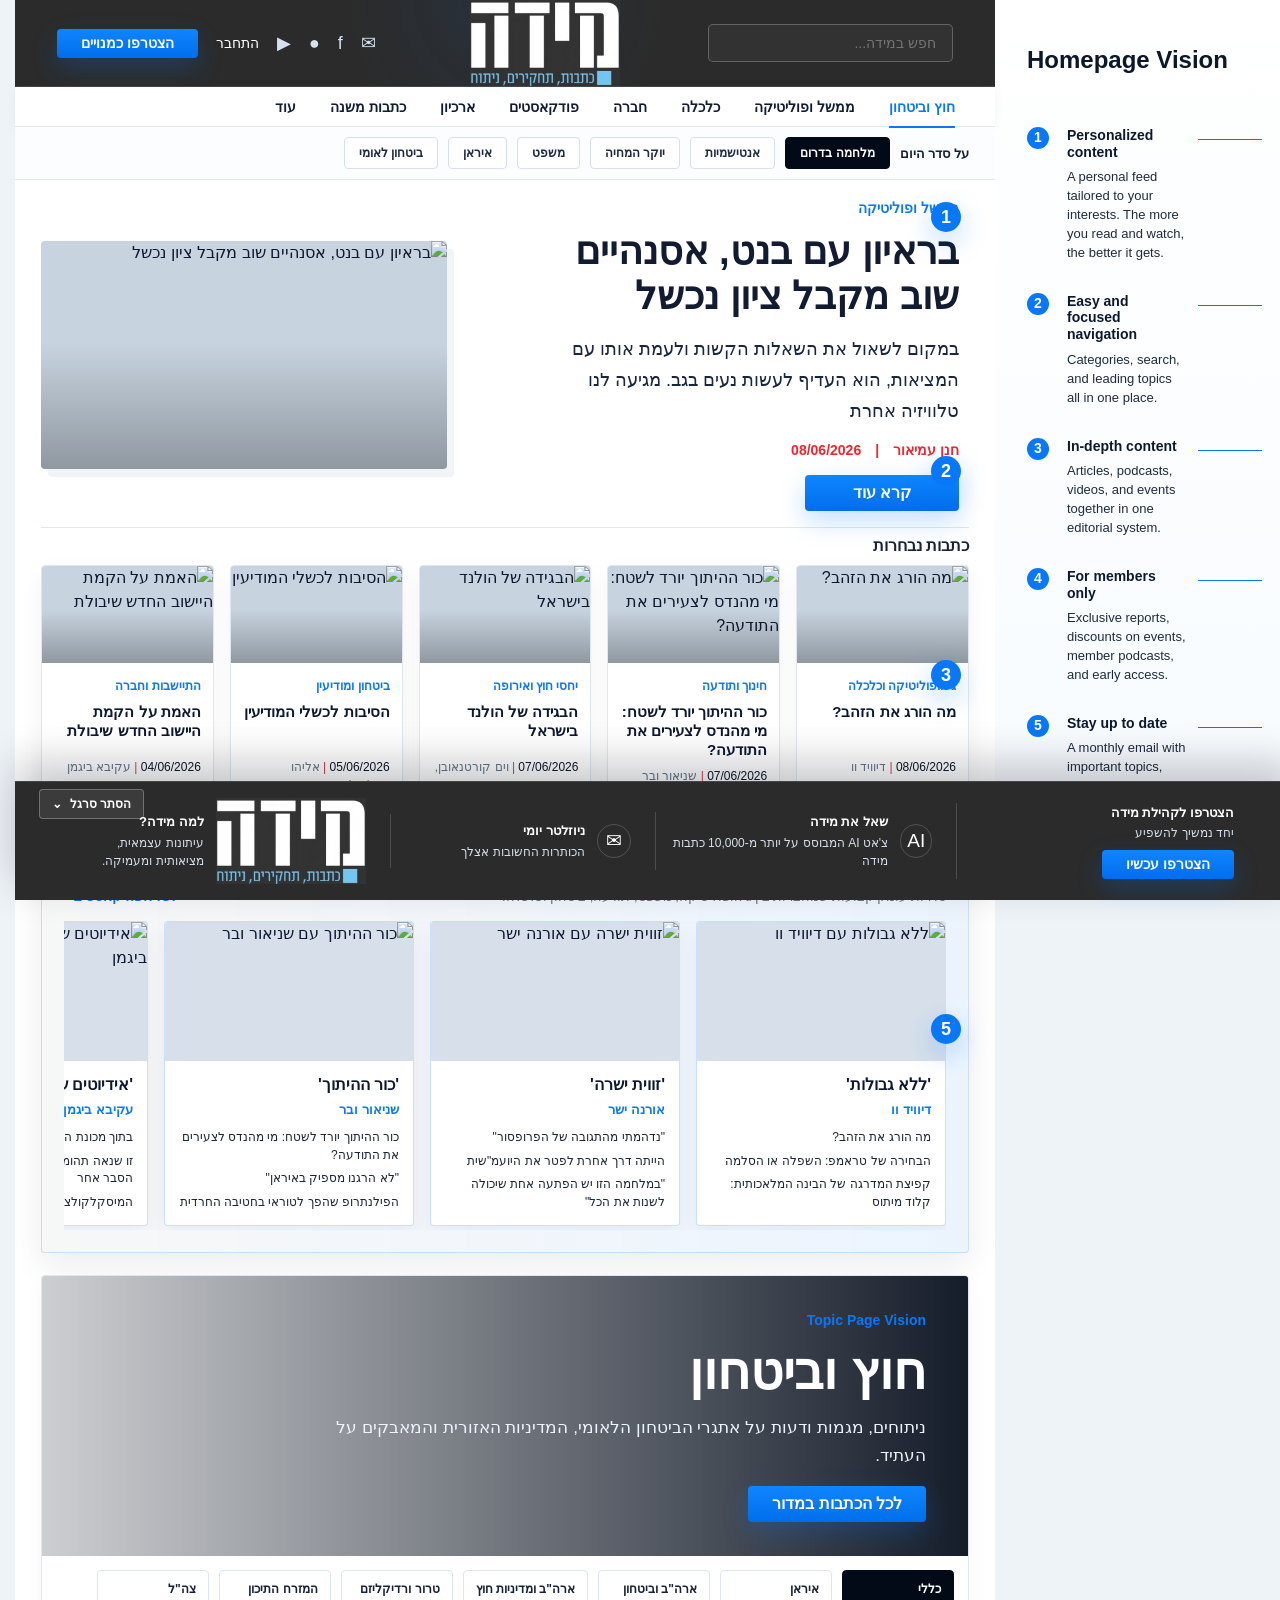
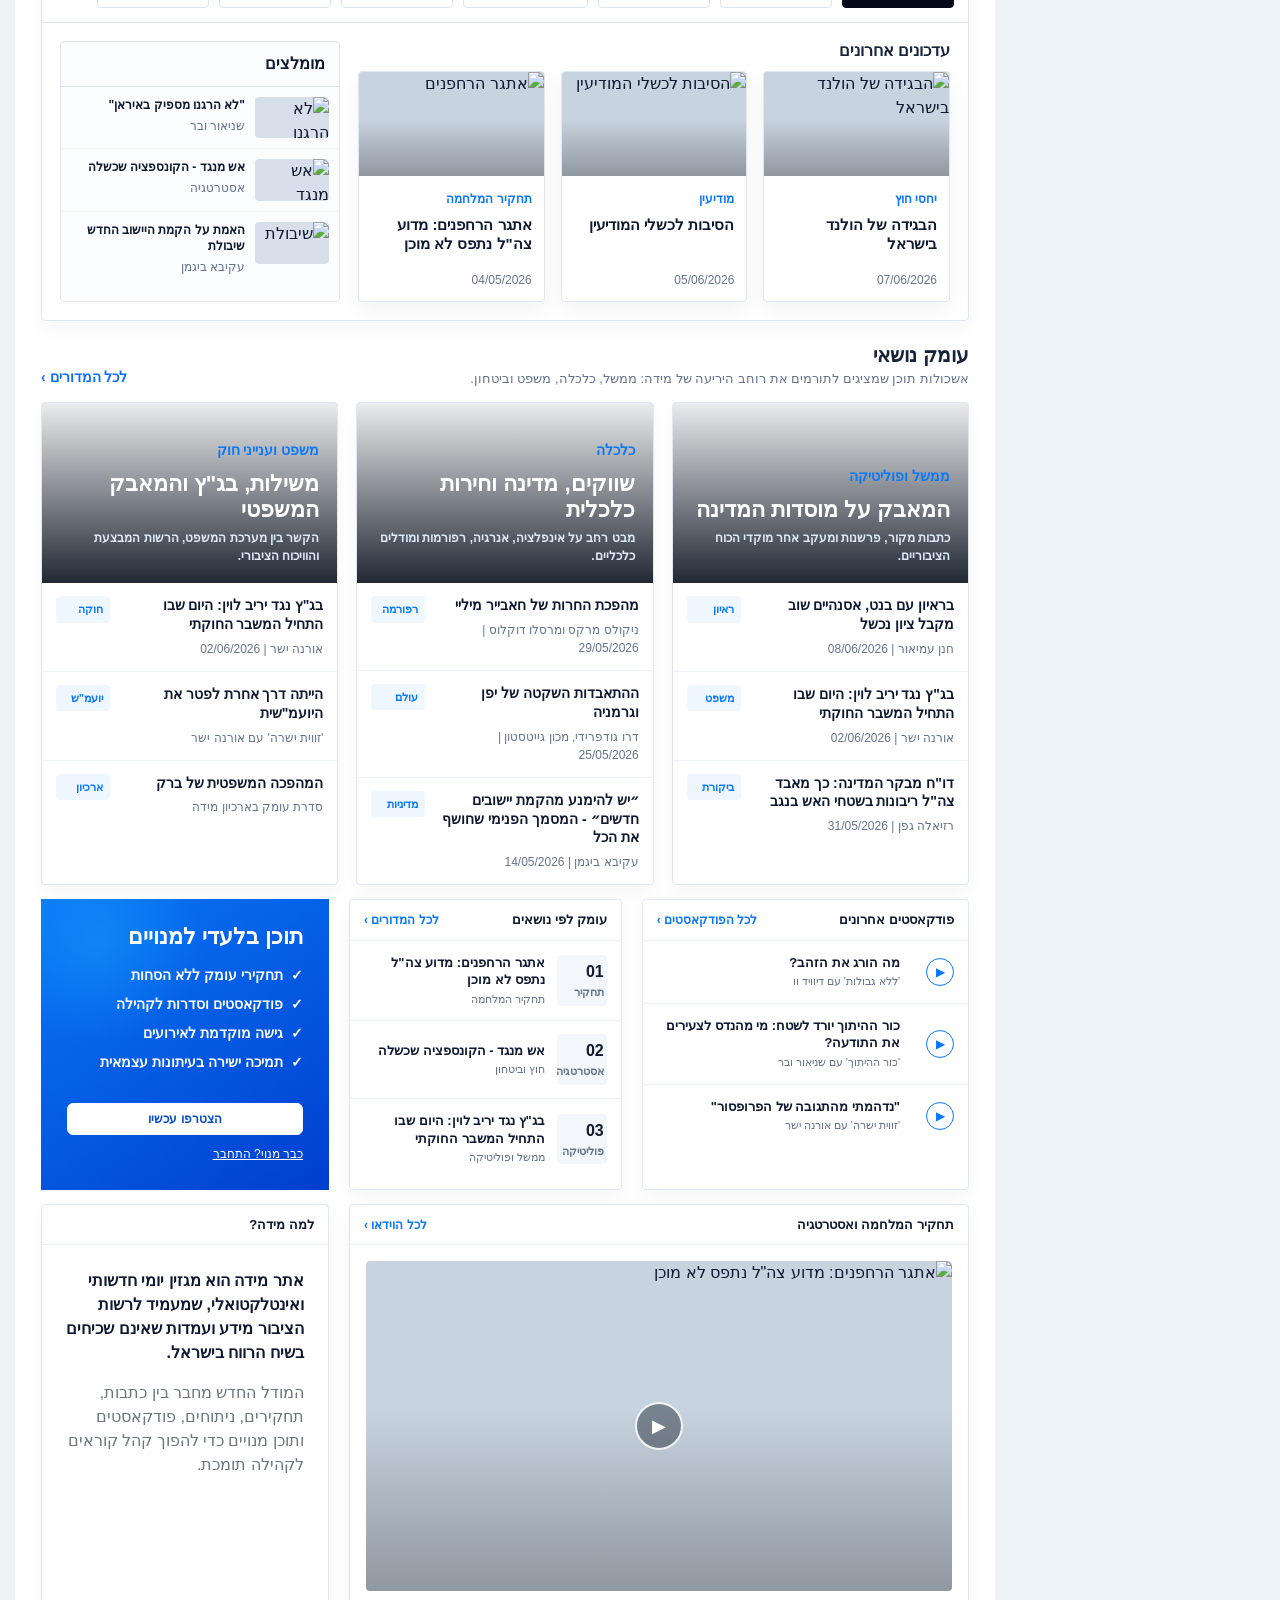
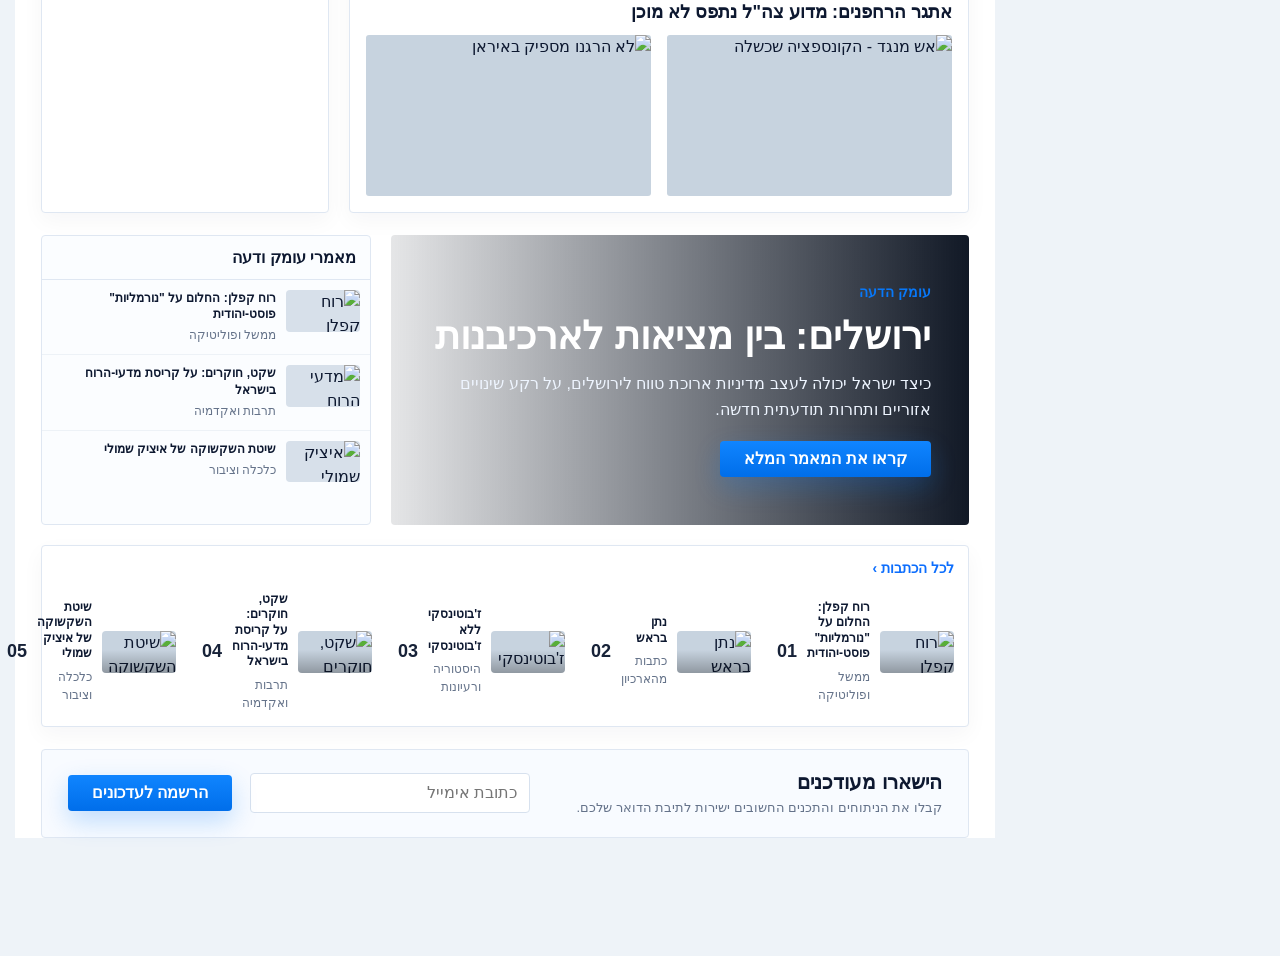
==== index.html @ ba450ee6 "Initial Mida redesign clickable prototype" ====
<!doctype html>
<html lang="he" dir="rtl">
  <head>
    <meta charset="utf-8">
    <meta name="viewport" content="width=device-width, initial-scale=1">
    <title>מידה | Homepage Vision Prototype</title>
    <meta name="description" content="אתר מידה הוא מגזין יומי חדשותי ואינטלקטואלי, עם כתבות, תחקירים, ניתוחים ופודקאסטים. אבטיפוס חזון דף הבית למצגת גיוס תרומות.">
    <meta property="og:locale" content="he_IL">
    <meta property="og:type" content="website">
    <meta property="og:title" content="מידה | כתבות, תחקירים וניתוח">
    <meta property="og:description" content="אבטיפוס דף בית מודרני למידה: עומק עיתונאי, פודקאסטים, תוכן מנויים ונתיב תמיכה ברור.">
    <meta property="og:image" content="https://mida.org.il/wp-content/uploads/2018/01/cover.jpg">
    <link href="https://cdn.jsdelivr.net/npm/bootstrap@5.3.3/dist/css/bootstrap.min.css" rel="stylesheet">
    <style>
      :root {
        --mida-navy: #020a18;
        --mida-logo-bg: #2b2b2b;
        --mida-ink: #0d1830;
        --mida-blue: #0878f8;
        --mida-blue-dark: #075cd2;
        --mida-cyan: #28c7ff;
        --mida-red: #f0252f;
        --mida-border: #dfe7f2;
        --mida-soft: #f5f8fc;
        --mida-muted: #65738a;
      }

      * {
        box-sizing: border-box;
      }

      body {
        margin: 0;
        padding-bottom: 118px;
        background: #eef3f8;
        color: var(--mida-ink);
        font-family: Arial, Helvetica, sans-serif;
        transition: padding-bottom .22s ease;
      }

      body.footer-collapsed {
        padding-bottom: 44px;
      }

      .vision-shell {
        min-height: 100vh;
        display: grid;
        grid-template-columns: minmax(245px, 300px) minmax(960px, 1fr);
      }

      .annotation-rail {
        direction: ltr;
        position: sticky;
        top: 0;
        height: 100vh;
        padding: 46px 32px;
        background: linear-gradient(180deg, #ffffff 0%, #f7fbff 100%);
        border-right: 1px solid #d4dfec;
        overflow: auto;
      }

      .annotation-title {
        margin: 0 0 52px;
        color: #0c1729;
        font-size: 24px;
        font-weight: 800;
      }

      .annotation-item {
        position: relative;
        display: grid;
        grid-template-columns: 28px 1fr 64px;
        gap: 12px;
        align-items: start;
        margin-bottom: 30px;
      }

      .annotation-item::after {
        content: "";
        height: 1px;
        background: var(--mida-blue);
        margin-top: 12px;
      }

      .annotation-number,
      .callout-dot {
        display: inline-grid;
        place-items: center;
        width: 22px;
        height: 22px;
        border-radius: 999px;
        color: #fff;
        background: var(--mida-blue);
        font-size: 14px;
        font-weight: 800;
      }

      .annotation-heading {
        margin: 0 0 8px;
        font-size: 14px;
        font-weight: 800;
      }

      .annotation-copy {
        margin: 0;
        color: #1f2b3f;
        font-size: 13px;
        line-height: 1.45;
      }

      .member-note {
        margin-top: 28px;
        padding: 22px 18px;
        border: 1px solid var(--mida-blue);
        border-radius: 4px;
        text-align: right;
        background: #fff;
      }

      .member-note .icon {
        display: block;
        color: var(--mida-blue);
        font-size: 30px;
        line-height: 1;
        margin-bottom: 12px;
      }

      .prototype-stage {
        position: relative;
        min-width: 0;
        background: #fff;
      }

      .callout-dot {
        position: absolute;
        z-index: 10;
        width: 30px;
        height: 30px;
        font-size: 18px;
        box-shadow: 0 10px 28px rgba(8, 120, 248, .28);
      }

      .callout-1 { top: 202px; right: 34px; }
      .callout-2 { top: 456px; right: 34px; }
      .callout-3 { top: 660px; right: 34px; }
      .callout-4 { top: 838px; right: 34px; }
      .callout-5 { top: 1014px; right: 34px; }

      .topbar {
        background: radial-gradient(circle at 50% 0%, rgba(8, 120, 248, .08), transparent 32%), var(--mida-logo-bg);
        color: #fff;
        border-bottom: 1px solid rgba(255, 255, 255, .12);
      }

      .topbar-inner {
        min-height: 80px;
        display: grid;
        grid-template-columns: 250px 1fr 330px;
        align-items: center;
        gap: 22px;
        padding: 0 42px;
      }

      .brand {
        display: block;
        justify-self: center;
        line-height: 1;
      }

      .brand-logo {
        display: block;
        width: 150px;
        height: auto;
        object-fit: contain;
      }

      .brand-mark {
        display: block;
        color: #fff;
        font-size: 52px;
        font-weight: 900;
        letter-spacing: 0;
      }

      .brand-tag {
        display: block;
        margin-top: 4px;
        color: var(--mida-cyan);
        font-size: 11px;
        font-weight: 700;
      }

      .search-wrap {
        justify-self: start;
        width: min(100%, 245px);
      }

      .search-box {
        direction: rtl;
        width: 100%;
        height: 38px;
        border: 1px solid rgba(255, 255, 255, .24);
        border-radius: 5px;
        background: rgba(255, 255, 255, .035);
        color: #dce7f7;
        padding: 0 16px;
        font-size: 14px;
      }

      .top-actions {
        display: flex;
        align-items: center;
        justify-content: flex-end;
        gap: 18px;
        color: #d5e1f1;
        font-size: 14px;
      }

      .icon-link {
        color: #d5e1f1;
        text-decoration: none;
        font-size: 18px;
        line-height: 1;
      }

      .btn-mida {
        border: 0;
        border-radius: 4px;
        background: linear-gradient(180deg, #1085ff 0%, #006eea 100%);
        color: #fff;
        font-weight: 800;
        box-shadow: 0 10px 26px rgba(8, 120, 248, .24);
      }

      .btn-mida:hover {
        color: #fff;
        background: linear-gradient(180deg, #2490ff 0%, #075cd2 100%);
      }

      .nav-strip {
        height: 40px;
        background: #fff;
        border-bottom: 1px solid var(--mida-border);
        box-shadow: 0 1px 10px rgba(13, 24, 48, .05);
      }

      .nav-strip .nav {
        height: 40px;
        justify-content: flex-start;
        gap: 34px;
      }

      .nav-strip .nav-link {
        padding: 10px 0 8px;
        color: #101c32;
        font-size: 14px;
        font-weight: 700;
      }

      .nav-strip .nav-link.active {
        color: var(--mida-blue);
        border-bottom: 2px solid var(--mida-blue);
      }

      .hot-topics {
        border-bottom: 1px solid var(--mida-border);
        background: #fbfdff;
      }

      .hot-topics-inner {
        width: min(100%, 1210px);
        margin: 0 auto;
        padding: 10px 26px;
        display: flex;
        align-items: center;
        gap: 10px;
        overflow-x: auto;
      }

      .hot-label {
        flex: 0 0 auto;
        color: #15213a;
        font-size: 13px;
        font-weight: 900;
      }

      .topic-chip {
        flex: 0 0 auto;
        border: 1px solid #d7e1ee;
        border-radius: 4px;
        padding: 6px 14px;
        color: #1c2b43;
        background: #fff;
        text-decoration: none;
        font-size: 12px;
        font-weight: 800;
      }

      .topic-chip.active {
        color: #fff;
        border-color: var(--mida-navy);
        background: var(--mida-navy);
      }

      .content-wrap {
        width: min(100%, 1210px);
        margin: 0 auto;
        padding: 18px 26px 0;
      }

      .hero-grid {
        display: grid;
        grid-template-columns: minmax(430px, 1.08fr) minmax(360px, .92fr);
        gap: 46px;
        align-items: center;
        padding-bottom: 16px;
        border-bottom: 1px solid var(--mida-border);
      }

      .hero-media,
      .article-media,
      .video-main,
      .mini-media,
      .story-thumb {
        position: relative;
        overflow: hidden;
        background: #c7d3df;
      }

      .hero-media {
        aspect-ratio: 16 / 9;
        border-radius: 4px;
        box-shadow: 7px 8px 0 rgba(13, 24, 48, .05);
      }

      .hero-media > img,
      .article-media > img,
      .video-main > img,
      .mini-media > img,
      .story-thumb > img,
      .podcaster-photo > img {
        position: absolute;
        inset: 0;
        width: 100%;
        height: 100%;
        object-fit: cover;
      }

      .hero-media::before,
      .article-media::before,
      .video-main::before,
      .mini-media::before,
      .story-thumb::before {
        content: "";
        position: absolute;
        inset: 0;
        background: var(--image);
        background-size: cover;
        background-position: center;
      }

      .hero-media::after,
      .article-media::after,
      .video-main::after,
      .story-thumb::after {
        content: "";
        position: absolute;
        inset: 0;
        background: linear-gradient(180deg, transparent 45%, rgba(0, 0, 0, .28));
      }

      .hero-copy {
        text-align: right;
        padding-inline: 10px 34px;
      }

      .kicker {
        display: block;
        margin-bottom: 10px;
        color: var(--mida-blue);
        font-size: 14px;
        font-weight: 800;
      }

      h1 {
        margin: 0 auto 16px;
        max-width: 620px;
        color: #111b31;
        font-size: clamp(32px, 3vw, 46px);
        line-height: 1.16;
        font-weight: 900;
      }

      .hero-summary {
        max-width: 640px;
        margin: 0 auto 14px;
        color: #18263e;
        font-size: 18px;
        line-height: 1.7;
      }

      .meta-line {
        display: flex;
        justify-content: flex-start;
        gap: 14px;
        color: var(--mida-red);
        font-size: 14px;
        font-weight: 700;
        margin-bottom: 14px;
      }

      .section-title {
        margin: 0 0 10px;
        color: #172238;
        font-size: 16px;
        font-weight: 900;
      }

      .article-card {
        height: 100%;
        border: 1px solid var(--mida-border);
        border-radius: 4px;
        overflow: hidden;
        background: #fff;
        box-shadow: 0 8px 22px rgba(13, 24, 48, .05);
      }

      .article-media {
        aspect-ratio: 16 / 9;
      }

      .article-body {
        padding: 10px 12px 12px;
        text-align: right;
      }

      .article-title {
        min-height: 48px;
        margin: 0 0 8px;
        font-size: 15px;
        line-height: 1.28;
        font-weight: 900;
      }

      .byline {
        color: var(--mida-muted);
        font-size: 12px;
      }

      .topic-label {
        display: inline-block;
        margin-bottom: 7px;
        color: var(--mida-blue);
        font-size: 12px;
        font-weight: 900;
      }

      .byline .date {
        color: #0e1728;
      }

      .content-panels {
        display: grid;
        grid-template-columns: 1.08fr .9fr .95fr;
        gap: 20px;
        margin-top: 14px;
      }

      .panel {
        border: 1px solid var(--mida-border);
        border-radius: 4px;
        background: #fff;
        box-shadow: 0 8px 22px rgba(13, 24, 48, .04);
        overflow: hidden;
      }

      .panel-header {
        display: flex;
        align-items: center;
        justify-content: space-between;
        padding: 10px 14px;
        border-bottom: 1px solid #edf2f7;
        font-size: 13px;
        font-weight: 900;
      }

      .panel-header a {
        color: var(--mida-blue);
        text-decoration: none;
        font-size: 12px;
        font-weight: 800;
      }

      .podcast-row,
      .event-row {
        display: grid;
        grid-template-columns: 42px 1fr;
        gap: 12px;
        align-items: center;
        padding: 13px 14px;
        border-bottom: 1px solid #edf2f7;
      }

      .podcast-row:last-child,
      .event-row:last-child {
        border-bottom: 0;
      }

      .play-btn {
        display: inline-grid;
        place-items: center;
        width: 28px;
        height: 28px;
        border: 1px solid var(--mida-blue);
        border-radius: 999px;
        color: var(--mida-blue);
        font-size: 12px;
      }

      .row-title {
        margin: 0 0 2px;
        font-size: 13px;
        line-height: 1.35;
        font-weight: 800;
      }

      .row-meta {
        margin: 0;
        color: var(--mida-muted);
        font-size: 11px;
      }

      .event-row {
        grid-template-columns: 50px 1fr;
      }

      .date-box {
        padding: 5px 3px;
        border-radius: 4px;
        background: #f3f6fa;
        color: #111b31;
        text-align: right;
        font-weight: 900;
      }

      .date-box span {
        display: block;
        color: var(--mida-muted);
        font-size: 11px;
        font-weight: 800;
      }

      .member-panel {
        padding: 25px 26px;
        color: #fff;
        text-align: right;
        background:
          radial-gradient(circle at 20% 15%, rgba(40, 199, 255, .26), transparent 30%),
          linear-gradient(145deg, #0878f8 0%, #003ed0 100%);
      }

      .member-panel h2 {
        margin: 0 0 12px;
        font-size: 22px;
        font-weight: 900;
      }

      .member-panel ul {
        display: inline-grid;
        gap: 8px;
        margin: 0 0 20px;
        padding: 0;
        list-style: none;
        text-align: right;
        font-size: 14px;
        font-weight: 700;
      }

      .member-panel li::before {
        content: "✓";
        margin-left: 8px;
      }

      .member-panel .btn {
        width: min(100%, 245px);
        background: #fff;
        color: #044cc8;
        font-weight: 900;
      }

      .member-panel a {
        display: inline-block;
        margin-top: 10px;
        color: #fff;
        font-size: 12px;
      }

      .category-preview {
        margin-top: 22px;
        border: 1px solid var(--mida-border);
        border-radius: 4px;
        background: #fff;
        box-shadow: 0 8px 22px rgba(13, 24, 48, .04);
        overflow: hidden;
      }

      .category-hero {
        min-height: 260px;
        display: grid;
        align-items: center;
        padding: 34px 42px;
        color: #fff;
        background:
          linear-gradient(90deg, rgba(2, 10, 24, .2), rgba(2, 10, 24, .92)),
          url("https://mida.org.il/wp-content/uploads/2026/05/UA_fiber-optic_FPV_drone_02.webp.png") center / cover;
      }

      .category-hero h2 {
        margin: 0 0 12px;
        font-size: clamp(30px, 4vw, 52px);
        font-weight: 900;
      }

      .category-hero p {
        max-width: 620px;
        margin: 0 0 16px;
        color: #eef5ff;
        font-size: 17px;
        line-height: 1.65;
      }

      .category-tabs {
        display: flex;
        gap: 10px;
        padding: 14px;
        border-bottom: 1px solid var(--mida-border);
        overflow-x: auto;
      }

      .category-tabs a {
        flex: 0 0 auto;
        min-width: 112px;
        padding: 9px 12px;
        border: 1px solid #dce5f0;
        border-radius: 4px;
        color: #172238;
        background: #fff;
        text-align: right;
        text-decoration: none;
        font-size: 12px;
        font-weight: 900;
      }

      .category-tabs a.active {
        color: #fff;
        background: var(--mida-navy);
        border-color: var(--mida-navy);
      }

      .category-body {
        display: grid;
        grid-template-columns: 1fr 280px;
        gap: 18px;
        padding: 18px;
      }

      .category-card-grid {
        display: grid;
        grid-template-columns: repeat(3, 1fr);
        gap: 16px;
      }

      .recommended-list {
        border: 1px solid var(--mida-border);
        border-radius: 4px;
        background: #fbfdff;
      }

      .recommended-list h3 {
        margin: 0;
        padding: 12px 14px;
        border-bottom: 1px solid var(--mida-border);
        font-size: 16px;
        font-weight: 900;
      }

      .recommended-item {
        display: grid;
        grid-template-columns: 74px 1fr;
        gap: 10px;
        padding: 10px;
        border-bottom: 1px solid #edf2f7;
      }

      .recommended-item:last-child {
        border-bottom: 0;
      }

      .recommended-thumb {
        position: relative;
        aspect-ratio: 16 / 9;
        overflow: hidden;
        border-radius: 4px;
        background: #d7e0ea;
      }

      .recommended-thumb img {
        position: absolute;
        inset: 0;
        width: 100%;
        height: 100%;
        object-fit: cover;
      }

      .recommended-item p {
        margin: 0 0 4px;
        font-size: 12px;
        line-height: 1.35;
        font-weight: 900;
      }

      .feature-band {
        margin-top: 22px;
        display: grid;
        grid-template-columns: 1fr 330px;
        gap: 20px;
      }

      .deep-feature {
        min-height: 290px;
        display: flex;
        align-items: center;
        padding: 38px;
        color: #fff;
        border-radius: 4px;
        overflow: hidden;
        background:
          linear-gradient(90deg, rgba(2, 10, 24, .1), rgba(2, 10, 24, .94)),
          url("https://mida.org.il/wp-content/uploads/2026/06/Turan_overlook_1.jpg") center / cover;
      }

      .deep-feature h2 {
        margin: 0 0 12px;
        max-width: 560px;
        font-size: clamp(28px, 3vw, 40px);
        line-height: 1.18;
        font-weight: 900;
      }

      .deep-feature p {
        max-width: 560px;
        margin: 0 0 18px;
        color: #eef5ff;
        font-size: 16px;
        line-height: 1.65;
      }

      .newsletter-band {
        margin-top: 22px;
        display: grid;
        grid-template-columns: 1fr auto auto;
        gap: 18px;
        align-items: center;
        padding: 20px 26px;
        border: 1px solid var(--mida-border);
        border-radius: 4px;
        background: #f8fbff;
      }

      .newsletter-band h2 {
        margin: 0 0 4px;
        font-size: 20px;
        font-weight: 900;
      }

      .newsletter-band p {
        margin: 0;
        color: var(--mida-muted);
        font-size: 13px;
      }

      .newsletter-input {
        min-width: 280px;
        height: 40px;
        border: 1px solid #d7e1ee;
        border-radius: 4px;
        padding: 0 12px;
      }

      .topical-depth {
        margin-top: 22px;
      }

      .topical-grid {
        display: grid;
        grid-template-columns: repeat(3, minmax(0, 1fr));
        gap: 18px;
      }

      .topic-lane {
        border: 1px solid var(--mida-border);
        border-radius: 4px;
        background: #fff;
        box-shadow: 0 8px 22px rgba(13, 24, 48, .04);
        overflow: hidden;
      }

      .topic-lane-hero {
        position: relative;
        min-height: 180px;
        display: flex;
        align-items: end;
        padding: 18px;
        color: #fff;
        background: linear-gradient(180deg, rgba(2, 10, 24, .08), rgba(2, 10, 24, .88)), var(--topic-image) center / cover;
      }

      .topic-lane-hero h3 {
        margin: 0 0 6px;
        font-size: 22px;
        line-height: 1.18;
        font-weight: 900;
      }

      .topic-lane-hero p {
        margin: 0;
        color: #dfeaf8;
        font-size: 12px;
        font-weight: 800;
      }

      .topic-article-list {
        display: grid;
      }

      .topic-article {
        display: grid;
        grid-template-columns: 1fr auto;
        gap: 12px;
        padding: 13px 14px;
        border-bottom: 1px solid #edf2f7;
      }

      .topic-article:last-child {
        border-bottom: 0;
      }

      .topic-article h4 {
        margin: 0 0 6px;
        font-size: 14px;
        line-height: 1.35;
        font-weight: 900;
      }

      .topic-badge {
        align-self: start;
        min-width: 54px;
        padding: 5px 7px;
        border-radius: 4px;
        color: var(--mida-blue);
        background: #eef6ff;
        text-align: right;
        font-size: 11px;
        font-weight: 900;
      }

      .video-grid {
        display: grid;
        grid-template-columns: 1fr 1fr;
        gap: 16px;
      }

      .video-panel {
        grid-column: span 2;
      }

      .podcasters-section {
        margin-top: 20px;
      }

      .podcasters-section.featured-podcasts {
        margin-top: 22px;
        padding: 22px;
        border: 1px solid rgba(8, 120, 248, .18);
        border-radius: 4px;
        background:
          linear-gradient(90deg, rgba(2, 10, 24, .03), rgba(8, 120, 248, .08)),
          #fff;
        box-shadow: 0 12px 32px rgba(13, 24, 48, .08);
      }

      .section-kicker-row {
        display: flex;
        align-items: end;
        justify-content: space-between;
        gap: 16px;
        margin-bottom: 14px;
      }

      .section-kicker-row .section-title {
        margin-bottom: 2px;
        font-size: 20px;
      }

      .section-note {
        margin: 0;
        color: var(--mida-muted);
        font-size: 13px;
      }

      .podcaster-grid {
        display: grid;
        grid-template-columns: repeat(4, 1fr);
        gap: 16px;
      }

      .featured-podcasts .podcaster-grid {
        grid-template-columns: repeat(4, minmax(250px, 1fr));
        overflow-x: auto;
        padding-bottom: 4px;
        scroll-snap-type: x mandatory;
      }

      .podcaster-card {
        overflow: hidden;
        border: 1px solid var(--mida-border);
        border-radius: 4px;
        background: #fff;
        box-shadow: 0 8px 22px rgba(13, 24, 48, .05);
        scroll-snap-align: start;
      }

      .featured-podcasts .podcaster-card {
        border-color: rgba(8, 120, 248, .22);
      }

      .podcaster-photo {
        position: relative;
        aspect-ratio: 16 / 9;
        overflow: hidden;
        background: #d7e0ea;
      }

      .podcaster-body {
        padding: 14px;
      }

      .podcaster-show {
        margin: 0 0 4px;
        font-size: 16px;
        line-height: 1.3;
        font-weight: 900;
      }

      .podcaster-host {
        margin: 0 0 10px;
        color: var(--mida-blue);
        font-size: 13px;
        font-weight: 900;
      }

      .episode-list {
        margin: 0;
        padding: 0;
        list-style: none;
        color: #1b2638;
        font-size: 12px;
        line-height: 1.45;
      }

      .episode-list li + li {
        margin-top: 6px;
      }

      .video-main {
        aspect-ratio: 16 / 9;
        border-radius: 4px;
      }

      .video-title {
        margin: 10px 0 12px;
        text-align: right;
        font-size: 18px;
        line-height: 1.25;
        font-weight: 900;
      }

      .video-play {
        position: absolute;
        inset: 0;
        display: grid;
        place-items: center;
        z-index: 2;
      }

      .video-play span {
        display: inline-grid;
        place-items: center;
        width: 48px;
        height: 48px;
        border: 2px solid rgba(255, 255, 255, .9);
        border-radius: 999px;
        color: #fff;
        background: rgba(2, 10, 24, .4);
        font-size: 18px;
      }

      .mini-media {
        aspect-ratio: 16 / 9;
        border-radius: 3px;
      }

      .trending-strip {
        margin-top: 20px;
        border: 1px solid var(--mida-border);
        border-radius: 4px;
        background: #fff;
        box-shadow: 0 8px 22px rgba(13, 24, 48, .04);
      }

      .trending-header {
        padding: 10px 14px 0;
      }

      .story-list {
        display: grid;
        grid-template-columns: repeat(5, 1fr);
        gap: 18px;
        padding: 12px 14px 14px;
      }

      .story-item {
        display: grid;
        grid-template-columns: 74px 1fr 28px;
        gap: 10px;
        align-items: center;
      }

      .story-thumb {
        aspect-ratio: 16 / 9;
        border-radius: 4px;
      }

      .story-title {
        margin: 0 0 6px;
        font-size: 12px;
        line-height: 1.3;
        font-weight: 800;
      }

      .story-number {
        color: #172238;
        font-size: 18px;
        font-weight: 900;
      }

      .site-footer {
        position: fixed;
        right: 0;
        bottom: 0;
        left: 0;
        z-index: 1000;
        margin-top: 0;
        color: #fff;
        background: var(--mida-logo-bg);
        border-top: 1px solid rgba(255, 255, 255, .12);
        box-shadow: 0 -18px 42px rgba(2, 10, 24, .22);
        transform: translateY(0);
        transition: transform .22s ease;
      }

      body.footer-collapsed .site-footer {
        transform: translateY(calc(100% - 44px));
      }

      .footer-inner {
        display: grid;
        grid-template-columns: 1.15fr 1.15fr 1fr 1.2fr;
        gap: 24px;
        align-items: center;
        width: min(100%, 1210px);
        min-height: 82px;
        margin: 0 auto;
        padding: 16px 26px;
        opacity: 1;
        transition: opacity .14s ease;
      }

      body.footer-collapsed .footer-inner {
        opacity: 0;
        pointer-events: none;
      }

      .footer-toggle {
        position: absolute;
        top: 7px;
        left: 24px;
        display: inline-flex;
        align-items: center;
        gap: 8px;
        min-height: 30px;
        border: 1px solid rgba(255, 255, 255, .28);
        border-radius: 4px;
        padding: 5px 12px;
        color: #fff;
        background: rgba(255, 255, 255, .08);
        font-size: 12px;
        font-weight: 900;
      }

      .footer-toggle:hover {
        background: rgba(255, 255, 255, .14);
      }

      .footer-toggle .collapse-label,
      body.footer-collapsed .footer-toggle .expand-label {
        display: inline;
      }

      .footer-toggle .expand-label,
      body.footer-collapsed .footer-toggle .collapse-label {
        display: none;
      }

      .footer-item {
        min-height: 54px;
        display: flex;
        align-items: center;
        justify-content: flex-start;
        gap: 12px;
        border-left: 1px solid rgba(255, 255, 255, .16);
        text-align: right;
      }

      .footer-item:last-child {
        border-left: 0;
      }

      .footer-icon {
        display: inline-grid;
        place-items: center;
        width: 34px;
        height: 34px;
        border: 1px solid rgba(255, 255, 255, .18);
        border-radius: 999px;
        font-size: 19px;
        color: #fff;
      }

      .footer-title {
        margin: 0;
        font-size: 13px;
        font-weight: 900;
      }

      .footer-copy {
        margin: 2px 0 0;
        color: #d3deeb;
        font-size: 12px;
      }

      @media (max-width: 1180px) {
        .vision-shell {
          display: block;
        }

        .annotation-rail {
          position: static;
          height: auto;
          padding: 26px;
          border-right: 0;
          border-bottom: 1px solid #d4dfec;
        }

        .annotation-title {
          margin-bottom: 22px;
        }

        .annotation-grid {
          display: grid;
          grid-template-columns: repeat(2, minmax(0, 1fr));
          gap: 18px;
        }

        .annotation-item {
          margin-bottom: 0;
          grid-template-columns: 28px 1fr;
        }

        .annotation-item::after {
          display: none;
        }

        .member-note {
          margin-top: 20px;
        }

        .callout-dot {
          display: none;
        }
      }

      @media (max-width: 992px) {
        .topbar-inner,
        .hero-grid,
        .content-panels,
        .category-body,
        .feature-band,
        .newsletter-band,
        .topical-grid,
        .footer-inner {
          grid-template-columns: 1fr;
        }

        .topbar-inner {
          gap: 14px;
          padding: 18px 24px;
        }

        .brand {
          order: -1;
        }

        .search-wrap,
        .top-actions {
          justify-self: stretch;
          justify-content: flex-start;
        }

        .hero-copy {
          padding-inline: 0;
        }

        .story-list {
          grid-template-columns: repeat(2, 1fr);
        }

        .podcaster-grid {
          grid-template-columns: repeat(2, 1fr);
        }

        .category-card-grid {
          grid-template-columns: repeat(2, 1fr);
        }

        .newsletter-input {
          min-width: 0;
          width: 100%;
        }

        .video-panel {
          grid-column: auto;
        }

        .footer-item {
          border-left: 0;
          border-bottom: 1px solid rgba(255, 255, 255, .16);
        }
      }

      @media (max-width: 680px) {
        .content-wrap {
          padding: 16px 14px 0;
        }

        .annotation-grid,
        .story-list,
        .video-grid,
        .podcaster-grid,
        .category-card-grid {
          grid-template-columns: 1fr;
        }

        .category-hero,
        .deep-feature {
          padding: 26px 20px;
          min-height: 240px;
        }

        .nav-strip {
          height: auto;
          overflow-x: auto;
        }

        .nav-strip .nav {
          width: max-content;
          padding: 0 14px;
        }

        h1 {
          font-size: 30px;
        }

        .hero-summary {
          font-size: 16px;
        }
      }
    </style>
  </head>
  <body>
    <main class="vision-shell">
      <aside class="annotation-rail" aria-label="Homepage vision annotations">
        <h2 class="annotation-title">Homepage Vision</h2>
        <div class="annotation-grid">
          <section class="annotation-item">
            <span class="annotation-number">1</span>
            <div>
              <h3 class="annotation-heading">Personalized content</h3>
              <p class="annotation-copy">A personal feed tailored to your interests. The more you read and watch, the better it gets.</p>
            </div>
          </section>
          <section class="annotation-item">
            <span class="annotation-number">2</span>
            <div>
              <h3 class="annotation-heading">Easy and focused navigation</h3>
              <p class="annotation-copy">Categories, search, and leading topics all in one place.</p>
            </div>
          </section>
          <section class="annotation-item">
            <span class="annotation-number">3</span>
            <div>
              <h3 class="annotation-heading">In-depth content</h3>
              <p class="annotation-copy">Articles, podcasts, videos, and events together in one editorial system.</p>
            </div>
          </section>
          <section class="annotation-item">
            <span class="annotation-number">4</span>
            <div>
              <h3 class="annotation-heading">For members only</h3>
              <p class="annotation-copy">Exclusive reports, discounts on events, member podcasts, and early access.</p>
            </div>
          </section>
          <section class="annotation-item">
            <span class="annotation-number">5</span>
            <div>
              <h3 class="annotation-heading">Stay up to date</h3>
              <p class="annotation-copy">A monthly email with important topics, exclusive content, and community updates.</p>
            </div>
          </section>
        </div>
        <section class="member-note">
          <span class="icon">♙</span>
          <h3 class="annotation-heading">Already a member? It is even better</h3>
          <p class="annotation-copy">A donor-visible path from public reading to paid membership and deeper engagement.</p>
          <a class="btn btn-mida btn-sm mt-3 px-4" href="personal-account-vision.html">Join now</a>
        </section>
      </aside>

      <section class="prototype-stage">
        <span class="callout-dot callout-1">1</span>
        <span class="callout-dot callout-2">2</span>
        <span class="callout-dot callout-3">3</span>
        <span class="callout-dot callout-4">4</span>
        <span class="callout-dot callout-5">5</span>

        <header class="topbar">
          <div class="topbar-inner">
            <div class="search-wrap">
              <input class="search-box" type="search" value="" placeholder="חפש במידה..." aria-label="חיפוש">
            </div>
            <a class="brand text-decoration-none" href="index.html">
              <img class="brand-logo" src="Resources/cropped-0000111.jpg" alt="מידה - כנות, מחקר, השפעה">
            </a>
            <div class="top-actions">
              <a class="icon-link" href="personal-content-vision.html" aria-label="אימייל">✉</a>
              <a class="icon-link" href="personal-content-vision.html" aria-label="פייסבוק">f</a>
              <a class="icon-link" href="personal-content-vision.html" aria-label="טוויטר">●</a>
              <a class="icon-link" href="single-article-vision.html" aria-label="וידאו">▶</a>
              <a class="text-white text-decoration-none" href="personal-content-vision.html">התחבר</a>
              <a class="btn btn-mida btn-sm px-4" href="personal-account-vision.html">הצטרפו כמנויים</a>
            </div>
          </div>
        </header>

        <nav class="nav-strip" aria-label="ניווט ראשי">
          <ul class="nav">
            <li class="nav-item"><a class="nav-link active" href="category-vision.html">חוץ וביטחון</a></li>
            <li class="nav-item"><a class="nav-link" href="single-article-vision.html">ממשל ופוליטיקה</a></li>
            <li class="nav-item"><a class="nav-link" href="index.html#economy">כלכלה</a></li>
            <li class="nav-item"><a class="nav-link" href="personal-content-vision.html">חברה</a></li>
            <li class="nav-item"><a class="nav-link" href="personal-content-vision.html#watch-history">פודקאסטים</a></li>
            <li class="nav-item"><a class="nav-link" href="index.html#archive">ארכיון</a></li>
            <li class="nav-item"><a class="nav-link" href="single-article-vision.html">כתבות משנה</a></li>
            <li class="nav-item"><a class="nav-link" href="admin-dashboard-vision.html">עוד</a></li>
          </ul>
        </nav>

        <div class="hot-topics" aria-label="נושאים חמים">
          <div class="hot-topics-inner">
            <span class="hot-label">על סדר היום</span>
            <a class="topic-chip active" href="category-vision.html#recent-updates">מלחמה בדרום</a>
            <a class="topic-chip" href="category-vision.html#foreign-policy">אנטישמיות</a>
            <a class="topic-chip" href="index.html#economy">יוקר המחיה</a>
            <a class="topic-chip" href="single-article-vision.html">משפט</a>
            <a class="topic-chip" href="category-vision.html#iran">איראן</a>
            <a class="topic-chip" href="category-vision.html#idf">ביטחון לאומי</a>
          </div>
        </div>

        <div class="content-wrap">
          <section class="hero-grid">
            <div class="hero-copy">
              <span class="kicker">ממשל ופוליטיקה</span>
              <h1>בראיון עם בנט, אסנהיים שוב מקבל ציון נכשל</h1>
              <p class="hero-summary">במקום לשאול את השאלות הקשות ולעמת אותו עם המציאות, הוא העדיף לעשות נעים בגב. מגיעה לנו טלוויזיה אחרת</p>
              <div class="meta-line">
                <span>חנן עמיאור</span>
                <span>|</span>
                <span>08/06/2026</span>
              </div>
              <a class="btn btn-mida px-5" href="single-article-vision.html">קרא עוד</a>
            </div>
            <div class="hero-media" role="img" aria-label="בראיון עם בנט, אסנהיים שוב מקבל ציון נכשל">
              <img src="https://mida.org.il/wp-content/uploads/2026/06/Screenshot-2026-06-08-135937.png" alt="בראיון עם בנט, אסנהיים שוב מקבל ציון נכשל">
            </div>
          </section>

          <section class="mt-2" aria-label="כתבות נבחרות">
            <h2 class="section-title">כתבות נבחרות</h2>
            <div class="row g-3">
              <div class="col-12 col-sm-6 col-lg">
                <article class="article-card">
                  <div class="article-media">
                    <img src="https://mida.org.il/wp-content/uploads/2026/06/260508-M-M0308-1280.jpg" alt="מה הורג את הזהב?">
                  </div>
                  <div class="article-body">
                    <span class="topic-label">גיאופוליטיקה וכלכלה</span>
                    <h3 class="article-title">מה הורג את הזהב?</h3>
                    <div class="byline"><span class="date">08/06/2026</span> <span class="text-danger">|</span> דיוויד וו</div>
                  </div>
                </article>
              </div>
              <div class="col-12 col-sm-6 col-lg">
                <article class="article-card">
                  <div class="article-media">
                    <img src="https://mida.org.il/wp-content/uploads/2026/06/WhatsApp-Image-2026-06-07-at-4.39.53-PM.jpeg" alt="כור ההיתוך יורד לשטח: מי מהנדס לצעירים את התודעה?">
                  </div>
                  <div class="article-body">
                    <span class="topic-label">חינוך ותודעה</span>
                    <h3 class="article-title">כור ההיתוך יורד לשטח: מי מהנדס לצעירים את התודעה?</h3>
                    <div class="byline"><span class="date">07/06/2026</span> <span class="text-danger">|</span> שניאור ובר ועודד מנשה</div>
                  </div>
                </article>
              </div>
              <div class="col-12 col-sm-6 col-lg">
                <article class="article-card">
                  <div class="article-media">
                    <img src="https://mida.org.il/wp-content/uploads/2026/06/54839482365_1a1ee9a8cd_k.jpg" alt="הבגידה של הולנד בישראל">
                  </div>
                  <div class="article-body">
                    <span class="topic-label">יחסי חוץ ואירופה</span>
                    <h3 class="article-title">הבגידה של הולנד בישראל</h3>
                    <div class="byline"><span class="date">07/06/2026</span> <span class="text-danger">|</span> וים קורטנאובן, מכון גייטסטון</div>
                  </div>
                </article>
              </div>
              <div class="col-12 col-sm-6 col-lg">
                <article class="article-card">
                  <div class="article-media">
                    <img src="https://mida.org.il/wp-content/uploads/2026/06/Assembly_of_the_IDF_Military_Intelligence_Directorate_marking_the_Ascent_to_the_Negev_July_2021_III-Copy.jpeg" alt="הסיבות לכשלי המודיעין">
                  </div>
                  <div class="article-body">
                    <span class="topic-label">ביטחון ומודיעין</span>
                    <h3 class="article-title">הסיבות לכשלי המודיעין</h3>
                    <div class="byline"><span class="date">05/06/2026</span> <span class="text-danger">|</span> אליהו דקל־דליצקי</div>
                  </div>
                </article>
              </div>
              <div class="col-12 col-sm-6 col-lg">
                <article class="article-card">
                  <div class="article-media">
                    <img src="https://mida.org.il/wp-content/uploads/2026/06/Turan_overlook_1.jpg" alt="האמת על הקמת היישוב החדש שיבולת">
                  </div>
                  <div class="article-body">
                    <span class="topic-label">התיישבות וחברה</span>
                    <h3 class="article-title">האמת על הקמת היישוב החדש שיבולת</h3>
                    <div class="byline"><span class="date">04/06/2026</span> <span class="text-danger">|</span> עקיבא ביגמן</div>
                  </div>
                </article>
              </div>
            </div>
          </section>

          <section class="podcasters-section featured-podcasts" aria-label="פודקאסטרים">
            <div class="section-kicker-row">
              <div>
                <h2 class="section-title">הפודקאסטרים של מידה</h2>
                <p class="section-note">סדרות עומק קבועות שמחברות בין גיאופוליטיקה, משפט, תודעה, ביטחון וכלכלה.</p>
              </div>
              <a href="personal-content-vision.html#watch-history" class="text-primary text-decoration-none fw-bold small">לכל הפודקאסטים ›</a>
            </div>
            <div class="podcaster-grid">
              <article class="podcaster-card">
                <div class="podcaster-photo">
                  <img src="https://mida.org.il/wp-content/uploads/2026/06/260508-M-M0308-1280.jpg" alt="ללא גבולות עם דיוויד וו">
                </div>
                <div class="podcaster-body">
                  <h3 class="podcaster-show">'ללא גבולות'</h3>
                  <p class="podcaster-host">דיוויד וו</p>
                  <ul class="episode-list">
                    <li>מה הורג את הזהב?</li>
                    <li>הבחירה של טראמפ: השפלה או הסלמה</li>
                    <li>קפיצת המדרגה של הבינה המלאכותית: קלוד מיתוס</li>
                  </ul>
                </div>
              </article>
              <article class="podcaster-card">
                <div class="podcaster-photo">
                  <img src="https://mida.org.il/wp-content/uploads/2026/05/WhatsApp-Image-2026-05-30-at-9.29.32-PM.jpeg" alt="זווית ישרה עם אורנה ישר">
                </div>
                <div class="podcaster-body">
                  <h3 class="podcaster-show">'זווית ישרה'</h3>
                  <p class="podcaster-host">אורנה ישר</p>
                  <ul class="episode-list">
                    <li>"נדהמתי מהתגובה של הפרופסור"</li>
                    <li>הייתה דרך אחרת לפטר את היועמ"שית</li>
                    <li>"במלחמה הזו יש הפתעה אחת שיכולה לשנות את הכל"</li>
                  </ul>
                </div>
              </article>
              <article class="podcaster-card">
                <div class="podcaster-photo">
                  <img src="https://mida.org.il/wp-content/uploads/2026/06/WhatsApp-Image-2026-06-07-at-4.39.53-PM.jpeg" alt="כור ההיתוך עם שניאור ובר">
                </div>
                <div class="podcaster-body">
                  <h3 class="podcaster-show">'כור ההיתוך'</h3>
                  <p class="podcaster-host">שניאור ובר</p>
                  <ul class="episode-list">
                    <li>כור ההיתוך יורד לשטח: מי מהנדס לצעירים את התודעה?</li>
                    <li>"לא הרגנו מספיק באיראן"</li>
                    <li>הפילנתרופ שהפך לטוראי בחטיבה החרדית</li>
                  </ul>
                </div>
              </article>
              <article class="podcaster-card">
                <div class="podcaster-photo">
                  <img src="https://mida.org.il/wp-content/uploads/2025/09/cover-photos-8-18.png" alt="אידיוטים שימושיים עם עקיבא ביגמן">
                </div>
                <div class="podcaster-body">
                  <h3 class="podcaster-show">'אידיוטים שימושיים'</h3>
                  <p class="podcaster-host">עקיבא ביגמן</p>
                  <ul class="episode-list">
                    <li>בתוך מכונת התעמולה של החמאס</li>
                    <li>זו שנאה תהומית לישראל וליהודים, אין הסבר אחר</li>
                    <li>המיסקלקולציה של רונן בר</li>
                  </ul>
                </div>
              </article>
            </div>
          </section>

          <section class="category-preview" aria-label="חזון עמוד נושא">
            <div class="category-hero">
              <div>
                <span class="kicker">Topic Page Vision</span>
                <h2>חוץ וביטחון</h2>
                <p>ניתוחים, מגמות ודעות על אתגרי הביטחון הלאומי, המדיניות האזורית והמאבקים על העתיד.</p>
                <a class="btn btn-mida px-4" href="category-vision.html">לכל הכתבות במדור</a>
              </div>
            </div>
            <nav class="category-tabs" aria-label="תתי נושאים">
              <a class="active" href="category-vision.html#recent-updates">כללי</a>
              <a href="category-vision.html#iran">איראן</a>
              <a href="category-vision.html#us-security">ארה"ב וביטחון</a>
              <a href="category-vision.html#foreign-policy">ארה"ב ומדיניות חוץ</a>
              <a href="category-vision.html#terror">טרור ורדיקליזם</a>
              <a href="category-vision.html#middle-east">המזרח התיכון</a>
              <a href="category-vision.html#idf">צה"ל</a>
            </nav>
            <div class="category-body">
              <div>
                <h2 class="section-title">עדכונים אחרונים</h2>
                <div class="category-card-grid">
                  <article class="article-card">
                    <div class="article-media">
                      <img src="https://mida.org.il/wp-content/uploads/2026/06/54839482365_1a1ee9a8cd_k.jpg" alt="הבגידה של הולנד בישראל">
                    </div>
                    <div class="article-body">
                      <span class="topic-label">יחסי חוץ</span>
                      <h3 class="article-title">הבגידה של הולנד בישראל</h3>
                      <div class="byline">07/06/2026</div>
                    </div>
                  </article>
                  <article class="article-card">
                    <div class="article-media">
                      <img src="https://mida.org.il/wp-content/uploads/2026/06/Assembly_of_the_IDF_Military_Intelligence_Directorate_marking_the_Ascent_to_the_Negev_July_2021_III-Copy.jpeg" alt="הסיבות לכשלי המודיעין">
                    </div>
                    <div class="article-body">
                      <span class="topic-label">מודיעין</span>
                      <h3 class="article-title">הסיבות לכשלי המודיעין</h3>
                      <div class="byline">05/06/2026</div>
                    </div>
                  </article>
                  <article class="article-card">
                    <div class="article-media">
                      <img src="https://mida.org.il/wp-content/uploads/2026/05/UA_fiber-optic_FPV_drone_02.webp.png" alt="אתגר הרחפנים">
                    </div>
                    <div class="article-body">
                      <span class="topic-label">תחקיר המלחמה</span>
                      <h3 class="article-title">אתגר הרחפנים: מדוע צה"ל נתפס לא מוכן</h3>
                      <div class="byline">04/05/2026</div>
                    </div>
                  </article>
                </div>
              </div>
              <aside class="recommended-list" aria-label="מומלצים">
                <h3>מומלצים</h3>
                <article class="recommended-item">
                  <div class="recommended-thumb">
                    <img src="https://mida.org.il/wp-content/uploads/2026/06/WhatsApp-Image-2026-06-02-at-7.25.26-PM.jpeg" alt="לא הרגנו מספיק באיראן">
                  </div>
                  <div>
                    <p>"לא הרגנו מספיק באיראן"</p>
                    <div class="byline">שניאור ובר</div>
                  </div>
                </article>
                <article class="recommended-item">
                  <div class="recommended-thumb">
                    <img src="https://mida.org.il/wp-content/uploads/2015/06/%D7%AA%D7%9E%D7%95%D7%A0%D7%94-%D7%9E%D7%98%D7%95%D7%A1-f15-Copy.jpg" alt="אש מנגד">
                  </div>
                  <div>
                    <p>אש מנגד - הקונספציה שכשלה</p>
                    <div class="byline">אסטרטגיה</div>
                  </div>
                </article>
                <article class="recommended-item">
                  <div class="recommended-thumb">
                    <img src="https://mida.org.il/wp-content/uploads/2026/06/Turan_overlook_1.jpg" alt="שיבולת">
                  </div>
                  <div>
                    <p>האמת על הקמת היישוב החדש שיבולת</p>
                    <div class="byline">עקיבא ביגמן</div>
                  </div>
                </article>
              </aside>
            </div>
          </section>

          <section class="topical-depth" id="economy" aria-label="עומק נושאי">
            <div class="section-kicker-row">
              <div>
                <h2 class="section-title">עומק נושאי</h2>
                <p class="section-note">אשכולות תוכן שמציגים לתורמים את רוחב היריעה של מידה: ממשל, כלכלה, משפט וביטחון.</p>
              </div>
              <a href="category-vision.html#category-depth" class="text-primary text-decoration-none fw-bold small">לכל המדורים ›</a>
            </div>
            <div class="topical-grid">
              <section class="topic-lane">
                <div class="topic-lane-hero" style="--topic-image: url('https://mida.org.il/wp-content/uploads/2024/09/Demonstrating_against_judicial_reform_010323_01.jpg');">
                  <div>
                    <span class="kicker">ממשל ופוליטיקה</span>
                    <h3>המאבק על מוסדות המדינה</h3>
                    <p>כתבות מקור, פרשנות ומעקב אחר מוקדי הכוח הציבוריים.</p>
                  </div>
                </div>
                <div class="topic-article-list">
                  <article class="topic-article">
                    <div>
                      <h4>בראיון עם בנט, אסנהיים שוב מקבל ציון נכשל</h4>
                      <div class="byline">חנן עמיאור | 08/06/2026</div>
                    </div>
                    <span class="topic-badge">ראיון</span>
                  </article>
                  <article class="topic-article">
                    <div>
                      <h4>בג"ץ נגד יריב לוין: היום שבו התחיל המשבר החוקתי</h4>
                      <div class="byline">אורנה ישר | 02/06/2026</div>
                    </div>
                    <span class="topic-badge">משפט</span>
                  </article>
                  <article class="topic-article">
                    <div>
                      <h4>דו"ח מבקר המדינה: כך מאבד צה"ל ריבונות בשטחי האש בנגב</h4>
                      <div class="byline">רזיאלה גפן | 31/05/2026</div>
                    </div>
                    <span class="topic-badge">ביקורת</span>
                  </article>
                </div>
              </section>

              <section class="topic-lane">
                <div class="topic-lane-hero" style="--topic-image: url('https://mida.org.il/wp-content/uploads/2023/07/1asliv1.jpg');">
                  <div>
                    <span class="kicker">כלכלה</span>
                    <h3>שווקים, מדינה וחירות כלכלית</h3>
                    <p>מבט רחב על אינפלציה, אנרגיה, רפורמות ומודלים כלכליים.</p>
                  </div>
                </div>
                <div class="topic-article-list">
                  <article class="topic-article">
                    <div>
                      <h4>מהפכת החרות של חאבייר מיליי</h4>
                      <div class="byline">ניקולס מרקס ומרסלו דוקלוס | 29/05/2026</div>
                    </div>
                    <span class="topic-badge">רפורמה</span>
                  </article>
                  <article class="topic-article">
                    <div>
                      <h4>ההתאבדות השקטה של יפן וגרמניה</h4>
                      <div class="byline">דרו גודפרידי, מכון גייטסטון | 25/05/2026</div>
                    </div>
                    <span class="topic-badge">עולם</span>
                  </article>
                  <article class="topic-article">
                    <div>
                      <h4>״יש להימנע מהקמת יישובים חדשים״ - המסמך הפנימי שחושף את הכל</h4>
                      <div class="byline">עקיבא ביגמן | 14/05/2026</div>
                    </div>
                    <span class="topic-badge">מדיניות</span>
                  </article>
                </div>
              </section>

              <section class="topic-lane">
                <div class="topic-lane-hero" style="--topic-image: url('https://mida.org.il/wp-content/uploads/2026/05/WhatsApp-Image-2026-05-30-at-9.29.32-PM.jpeg');">
                  <div>
                    <span class="kicker">משפט וענייני חוק</span>
                    <h3>משילות, בג"ץ והמאבק המשפטי</h3>
                    <p>הקשר בין מערכת המשפט, הרשות המבצעת והוויכוח הציבורי.</p>
                  </div>
                </div>
                <div class="topic-article-list">
                  <article class="topic-article">
                    <div>
                      <h4>בג"ץ נגד יריב לוין: היום שבו התחיל המשבר החוקתי</h4>
                      <div class="byline">אורנה ישר | 02/06/2026</div>
                    </div>
                    <span class="topic-badge">חוקה</span>
                  </article>
                  <article class="topic-article">
                    <div>
                      <h4>הייתה דרך אחרת לפטר את היועמ"שית</h4>
                      <div class="byline">'זווית ישרה' עם אורנה ישר</div>
                    </div>
                    <span class="topic-badge">יועמ"ש</span>
                  </article>
                  <article class="topic-article">
                    <div>
                      <h4>המהפכה המשפטית של ברק</h4>
                      <div class="byline">סדרת עומק בארכיון מידה</div>
                    </div>
                    <span class="topic-badge">ארכיון</span>
                  </article>
                </div>
              </section>
            </div>
          </section>

          <section class="content-panels" aria-label="תוכן עומק ומנויים">
            <div class="panel">
              <div class="panel-header">
                <span>פודקאסטים אחרונים</span>
                <a href="personal-content-vision.html#watch-history">לכל הפודקאסטים ›</a>
              </div>
              <div class="podcast-row">
                <span class="play-btn">▶</span>
                <div>
                  <p class="row-title">מה הורג את הזהב?</p>
                  <p class="row-meta">'ללא גבולות' עם דיוויד וו</p>
                </div>
              </div>
              <div class="podcast-row">
                <span class="play-btn">▶</span>
                <div>
                  <p class="row-title">כור ההיתוך יורד לשטח: מי מהנדס לצעירים את התודעה?</p>
                  <p class="row-meta">'כור ההיתוך' עם שניאור ובר</p>
                </div>
              </div>
              <div class="podcast-row">
                <span class="play-btn">▶</span>
                <div>
                  <p class="row-title">"נדהמתי מהתגובה של הפרופסור"</p>
                  <p class="row-meta">'זווית ישרה' עם אורנה ישר</p>
                </div>
              </div>
            </div>

            <div class="panel">
              <div class="panel-header">
                <span>עומק לפי נושאים</span>
                <a href="category-vision.html#category-depth">לכל המדורים ›</a>
              </div>
              <div class="event-row">
                <div class="date-box">01<span>תחקיר</span></div>
                <div>
                  <p class="row-title">אתגר הרחפנים: מדוע צה"ל נתפס לא מוכן</p>
                  <p class="row-meta">תחקיר המלחמה</p>
                </div>
              </div>
              <div class="event-row">
                <div class="date-box">02<span>אסטרטגיה</span></div>
                <div>
                  <p class="row-title">אש מנגד - הקונספציה שכשלה</p>
                  <p class="row-meta">חוץ וביטחון</p>
                </div>
              </div>
              <div class="event-row">
                <div class="date-box">03<span>פוליטיקה</span></div>
                <div>
                  <p class="row-title">בג"ץ נגד יריב לוין: היום שבו התחיל המשבר החוקתי</p>
                  <p class="row-meta">ממשל ופוליטיקה</p>
                </div>
              </div>
            </div>

            <div class="member-panel">
              <h2>תוכן בלעדי למנויים</h2>
              <ul>
                <li>תחקירי עומק ללא הסחות</li>
                <li>פודקאסטים וסדרות לקהילה</li>
                <li>גישה מוקדמת לאירועים</li>
                <li>תמיכה ישירה בעיתונות עצמאית</li>
              </ul>
              <a class="btn btn-light" href="personal-account-vision.html">הצטרפו עכשיו</a>
              <br>
              <a href="personal-content-vision.html">כבר מנוי? התחבר</a>
            </div>
          </section>

          <section class="content-panels" aria-label="וידאו ותוכן מומלץ">
            <div class="panel video-panel">
              <div class="panel-header">
                <span>תחקיר המלחמה ואסטרטגיה</span>
                <a href="single-article-vision.html">לכל הוידאו ›</a>
              </div>
              <div class="p-3">
                <div class="video-main">
                  <img src="https://mida.org.il/wp-content/uploads/2026/05/UA_fiber-optic_FPV_drone_02.webp.png" alt="אתגר הרחפנים: מדוע צה&quot;ל נתפס לא מוכן">
                  <div class="video-play"><span>▶</span></div>
                </div>
                <h2 class="video-title">אתגר הרחפנים: מדוע צה"ל נתפס לא מוכן</h2>
                <div class="video-grid">
                  <div class="mini-media">
                    <img src="https://mida.org.il/wp-content/uploads/2015/06/%D7%AA%D7%9E%D7%95%D7%A0%D7%94-%D7%9E%D7%98%D7%95%D7%A1-f15-Copy.jpg" alt="אש מנגד - הקונספציה שכשלה">
                  </div>
                  <div class="mini-media">
                    <img src="https://mida.org.il/wp-content/uploads/2026/06/WhatsApp-Image-2026-06-02-at-7.25.26-PM.jpeg" alt="לא הרגנו מספיק באיראן">
                  </div>
                </div>
              </div>
            </div>

            <div class="panel">
              <div class="panel-header">
                <span>למה מידה?</span>
              </div>
              <div class="p-4">
                <p class="mb-3 fw-bold">אתר מידה הוא מגזין יומי חדשותי ואינטלקטואלי, שמעמיד לרשות הציבור מידע ועמדות שאינם שכיחים בשיח הרווח בישראל.</p>
                <p class="mb-0 text-secondary">המודל החדש מחבר בין כתבות, תחקירים, ניתוחים, פודקאסטים ותוכן מנויים כדי להפוך קהל קוראים לקהילה תומכת.</p>
              </div>
            </div>
          </section>

          <section class="feature-band" aria-label="עומק הדעה">
            <article class="deep-feature">
              <div>
                <span class="kicker">עומק הדעה</span>
                <h2>ירושלים: בין מציאות לארכיבנות</h2>
                <p>כיצד ישראל יכולה לעצב מדיניות ארוכת טווח לירושלים, על רקע שינויים אזוריים ותחרות תודעתית חדשה.</p>
                <a class="btn btn-mida px-4" href="single-article-vision.html">קראו את המאמר המלא</a>
              </div>
            </article>
            <aside class="recommended-list" aria-label="מאמרי עומק ודעה">
              <h3>מאמרי עומק ודעה</h3>
              <article class="recommended-item">
                <div class="recommended-thumb">
                  <img src="https://mida.org.il/wp-content/uploads/2012/10/F140308TN07-1.jpg" alt="רוח קפלן">
                </div>
                <div>
                  <p>רוח קפלן: החלום על "נורמליות" פוסט-יהודית</p>
                  <div class="byline">ממשל ופוליטיקה</div>
                </div>
              </article>
              <article class="recommended-item">
                <div class="recommended-thumb">
                  <img src="https://mida.org.il/wp-content/uploads/2012/10/Web_F2001FFN006-1.jpg" alt="מדעי הרוח">
                </div>
                <div>
                  <p>שקט, חוקרים: על קריסת מדעי-הרוח בישראל</p>
                  <div class="byline">תרבות ואקדמיה</div>
                </div>
              </article>
              <article class="recommended-item">
                <div class="recommended-thumb">
                  <img src="https://mida.org.il/wp-content/uploads/2012/12/F150724TNFF23-1.jpg" alt="איציק שמולי">
                </div>
                <div>
                  <p>שיטת השקשוקה של איציק שמולי</p>
                  <div class="byline">כלכלה וציבור</div>
                </div>
              </article>
            </aside>
          </section>

          <section class="trending-strip" id="archive" aria-label="הכי נקראות">
            <div class="trending-header">
              <a href="category-vision.html" class="text-primary text-decoration-none fw-bold small">לכל הכתבות ›</a>
            </div>
            <div class="story-list">
              <article class="story-item">
                <div class="story-thumb">
                  <img src="https://mida.org.il/wp-content/uploads/2012/10/F140308TN07-1.jpg" alt="רוח קפלן">
                </div>
                <div>
                  <p class="story-title">רוח קפלן: החלום על "נורמליות" פוסט-יהודית</p>
                  <div class="byline">ממשל ופוליטיקה</div>
                </div>
                <div class="story-number">01</div>
              </article>
              <article class="story-item">
                <div class="story-thumb">
                  <img src="https://mida.org.il/wp-content/uploads/2012/09/psa1108-2.jpg" alt="נתן בראש">
                </div>
                <div>
                  <p class="story-title">נתן בראש</p>
                  <div class="byline">כתבות מהארכיון</div>
                </div>
                <div class="story-number">02</div>
              </article>
              <article class="story-item">
                <div class="story-thumb">
                  <img src="https://mida.org.il/wp-content/uploads/2012/10/1280px-Jabotinsky_wife_and_son-1.jpeg" alt="ז'בוטינסקי ללא ז'בוטינסקי">
                </div>
                <div>
                  <p class="story-title">ז'בוטינסקי ללא ז'בוטינסקי</p>
                  <div class="byline">היסטוריה ורעיונות</div>
                </div>
                <div class="story-number">03</div>
              </article>
              <article class="story-item">
                <div class="story-thumb">
                  <img src="https://mida.org.il/wp-content/uploads/2012/10/Web_F2001FFN006-1.jpg" alt="שקט, חוקרים">
                </div>
                <div>
                  <p class="story-title">שקט, חוקרים: על קריסת מדעי-הרוח בישראל</p>
                  <div class="byline">תרבות ואקדמיה</div>
                </div>
                <div class="story-number">04</div>
              </article>
              <article class="story-item">
                <div class="story-thumb">
                  <img src="https://mida.org.il/wp-content/uploads/2012/12/F150724TNFF23-1.jpg" alt="שיטת השקשוקה של איציק שמולי">
                </div>
                <div>
                  <p class="story-title">שיטת השקשוקה של איציק שמולי</p>
                  <div class="byline">כלכלה וציבור</div>
                </div>
                <div class="story-number">05</div>
              </article>
            </div>
          </section>

          <section class="newsletter-band" aria-label="ניוזלטר">
            <div>
              <h2>הישארו מעודכנים</h2>
              <p>קבלו את הניתוחים והתכנים החשובים ישירות לתיבת הדואר שלכם.</p>
            </div>
            <input class="newsletter-input" type="email" placeholder="כתובת אימייל" aria-label="כתובת אימייל">
            <a class="btn btn-mida px-4" href="personal-account-vision.html#account-settings">הרשמה לעדכונים</a>
          </section>
        </div>

        <footer class="site-footer">
          <button class="footer-toggle" type="button" aria-expanded="true" aria-controls="mida-footer-content">
            <span class="collapse-label">הסתר סרגל</span>
            <span class="expand-label">פתח סרגל</span>
            <span aria-hidden="true">⌄</span>
          </button>
          <div class="footer-inner" id="mida-footer-content">
            <div class="footer-item">
              <div>
                <p class="footer-title">הצטרפו לקהילת מידה</p>
                <p class="footer-copy">יחד נמשיך להשפיע</p>
                <a class="btn btn-mida btn-sm mt-2 px-4" href="personal-account-vision.html">הצטרפו עכשיו</a>
              </div>
            </div>
            <div class="footer-item">
              <span class="footer-icon">AI</span>
              <div>
                <p class="footer-title">שאל את מידה</p>
                <p class="footer-copy">צ'אט AI המבוסס על יותר מ-10,000 כתבות מידה</p>
              </div>
            </div>
            <div class="footer-item">
              <span class="footer-icon">✉</span>
              <div>
                <p class="footer-title">ניוזלטר יומי</p>
                <p class="footer-copy">הכותרות החשובות אצלך</p>
              </div>
            </div>
            <div class="footer-item">
              <img class="brand-logo" src="Resources/cropped-0000111.jpg" alt="מידה - כנות, מחקר, השפעה">
              <div>
                <p class="footer-title">למה מידה?</p>
                <p class="footer-copy">עיתונות עצמאית, מציאותית ומעמיקה.</p>
              </div>
            </div>
          </div>
        </footer>
      </section>
    </main>
    <script src="https://cdn.jsdelivr.net/npm/bootstrap@5.3.3/dist/js/bootstrap.bundle.min.js"></script>
    <script>
      const footerToggle = document.querySelector('.footer-toggle');
      footerToggle?.addEventListener('click', () => {
        const collapsed = document.body.classList.toggle('footer-collapsed');
        footerToggle.setAttribute('aria-expanded', String(!collapsed));
      });
    </script>
  </body>
</html>
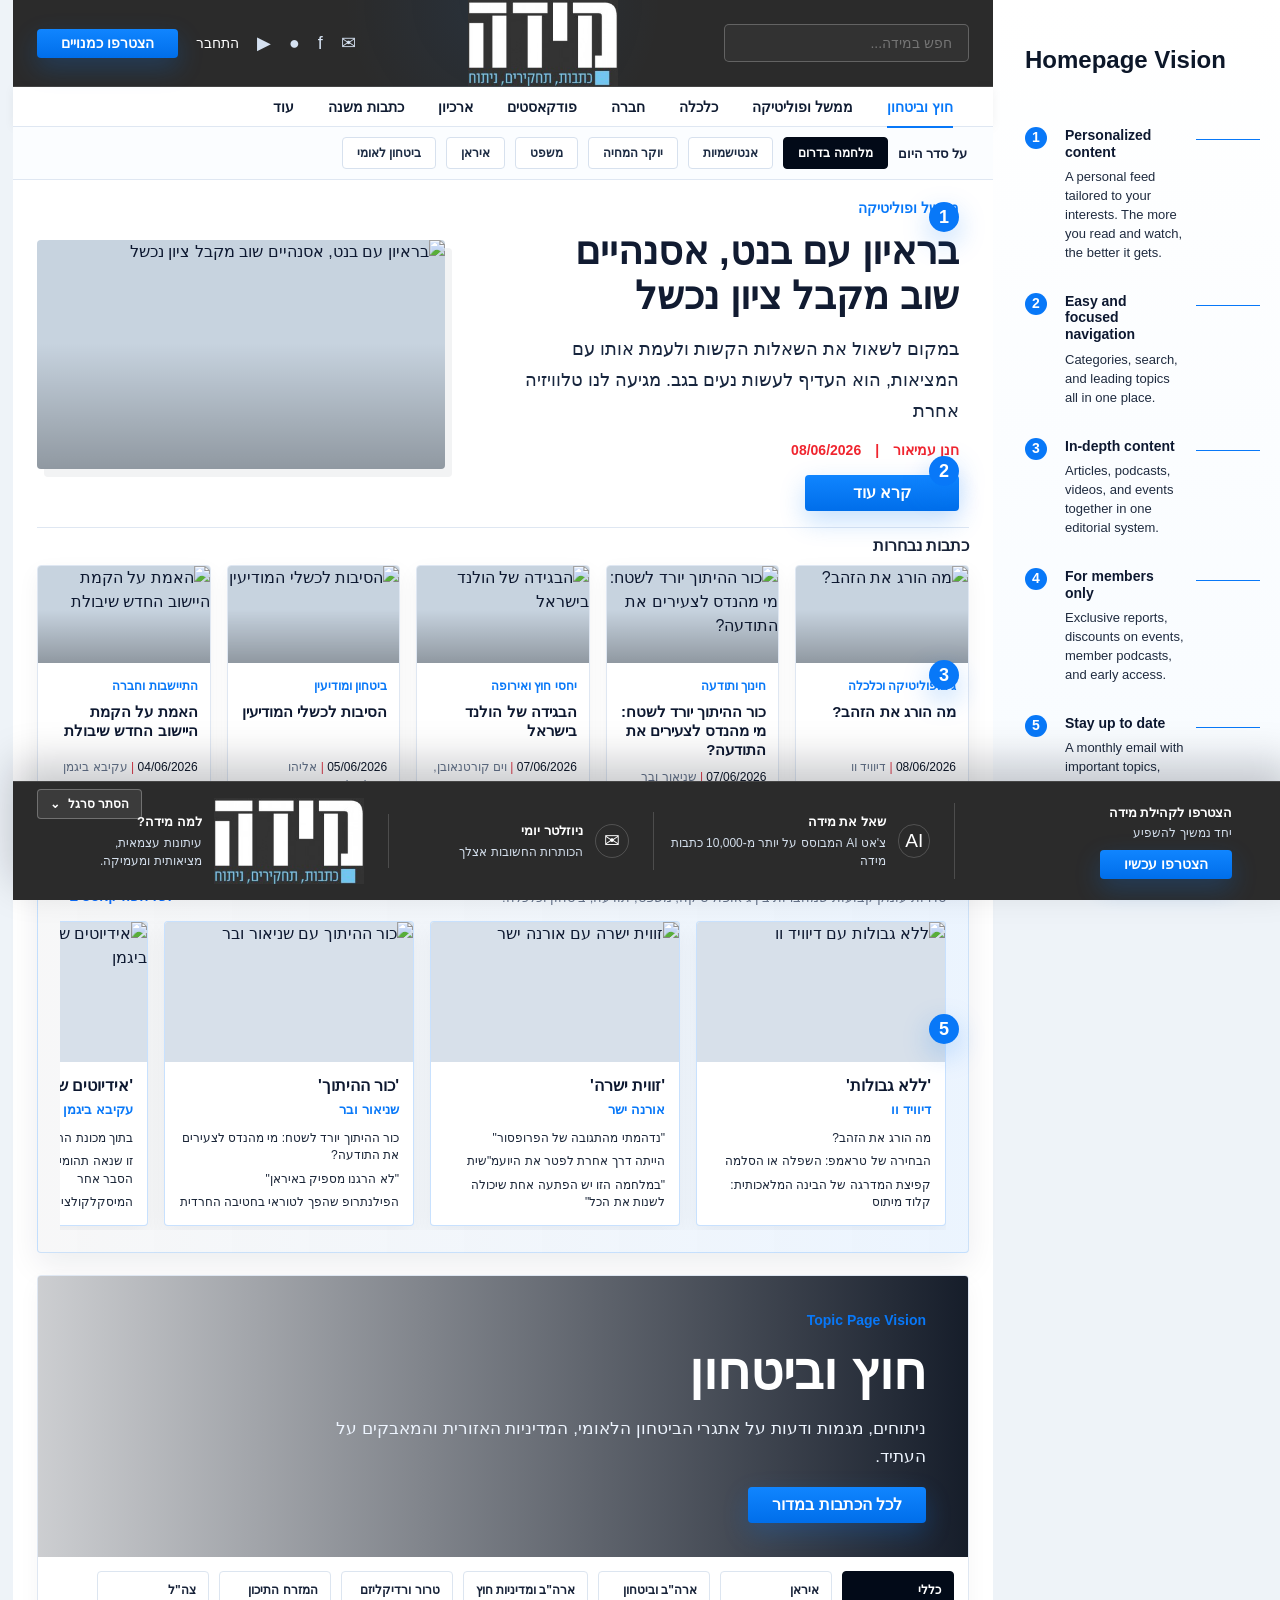
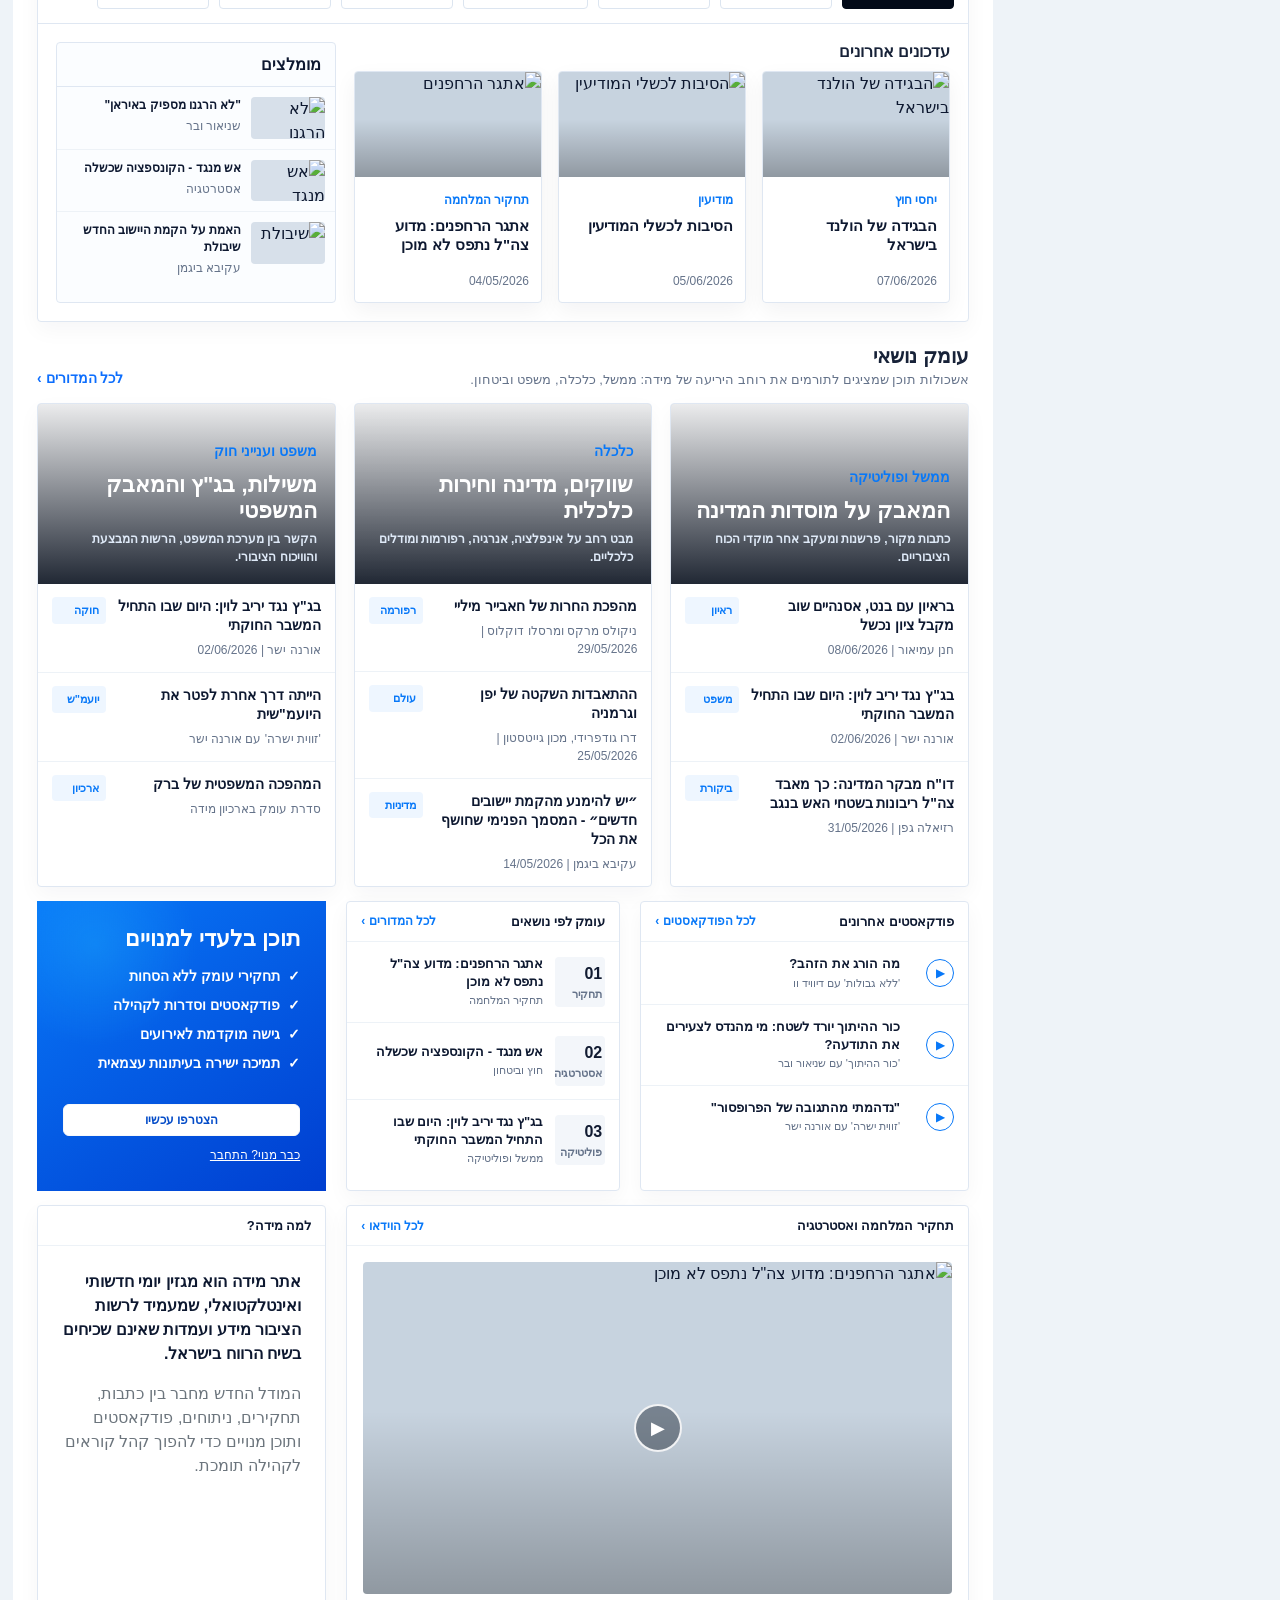
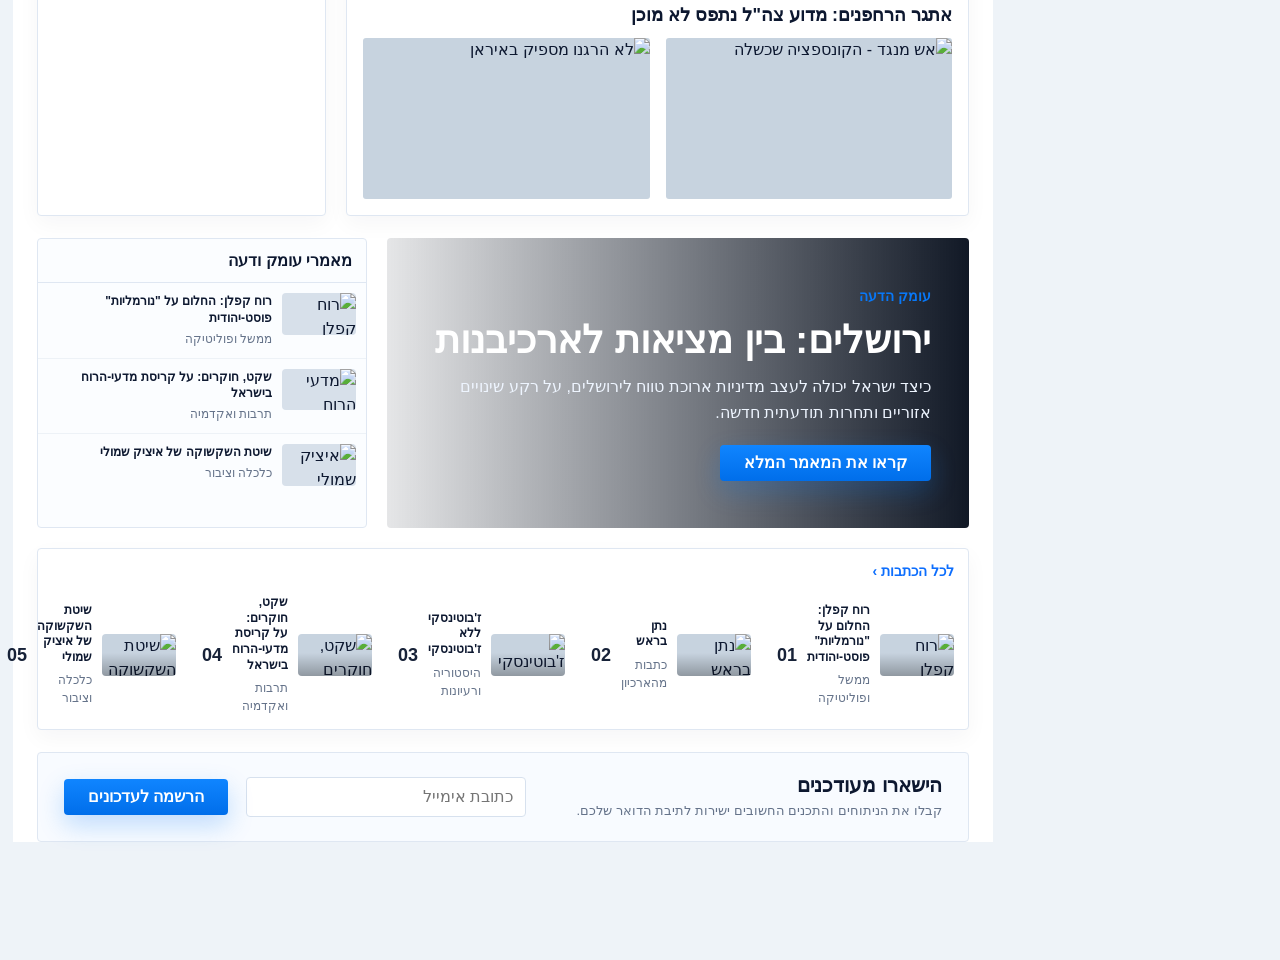
==== commit d3f8e306: "Restore centered layout grid across prototype" ====
--- a/index.html
+++ b/index.html
@@ -32,6 +32,7 @@
       body {
         margin: 0;
         padding-bottom: 118px;
+        overflow-x: hidden;
         background: #eef3f8;
         color: var(--mida-ink);
         font-family: Arial, Helvetica, sans-serif;
@@ -158,7 +159,17 @@
         grid-template-columns: 250px 1fr 330px;
         align-items: center;
         gap: 22px;
-        padding: 0 42px;
+        width: min(100%, 1240px);
+        margin: 0 auto;
+        padding: 0 24px;
+      }
+
+      .topbar-inner > *,
+      .content-wrap > *,
+      .hero-grid > *,
+      .category-body > *,
+      .feature-band > * {
+        min-width: 0;
       }
 
       .brand {
@@ -303,9 +314,9 @@
       }
 
       .content-wrap {
-        width: min(100%, 1210px);
+        width: min(100%, 1240px);
         margin: 0 auto;
-        padding: 18px 26px 0;
+        padding: 18px 24px 0;
       }
 
       .hero-grid {
@@ -1223,6 +1234,8 @@
 
         .search-wrap,
         .top-actions {
+          min-width: 0;
+          flex-wrap: wrap;
           justify-self: stretch;
           justify-content: flex-start;
         }
